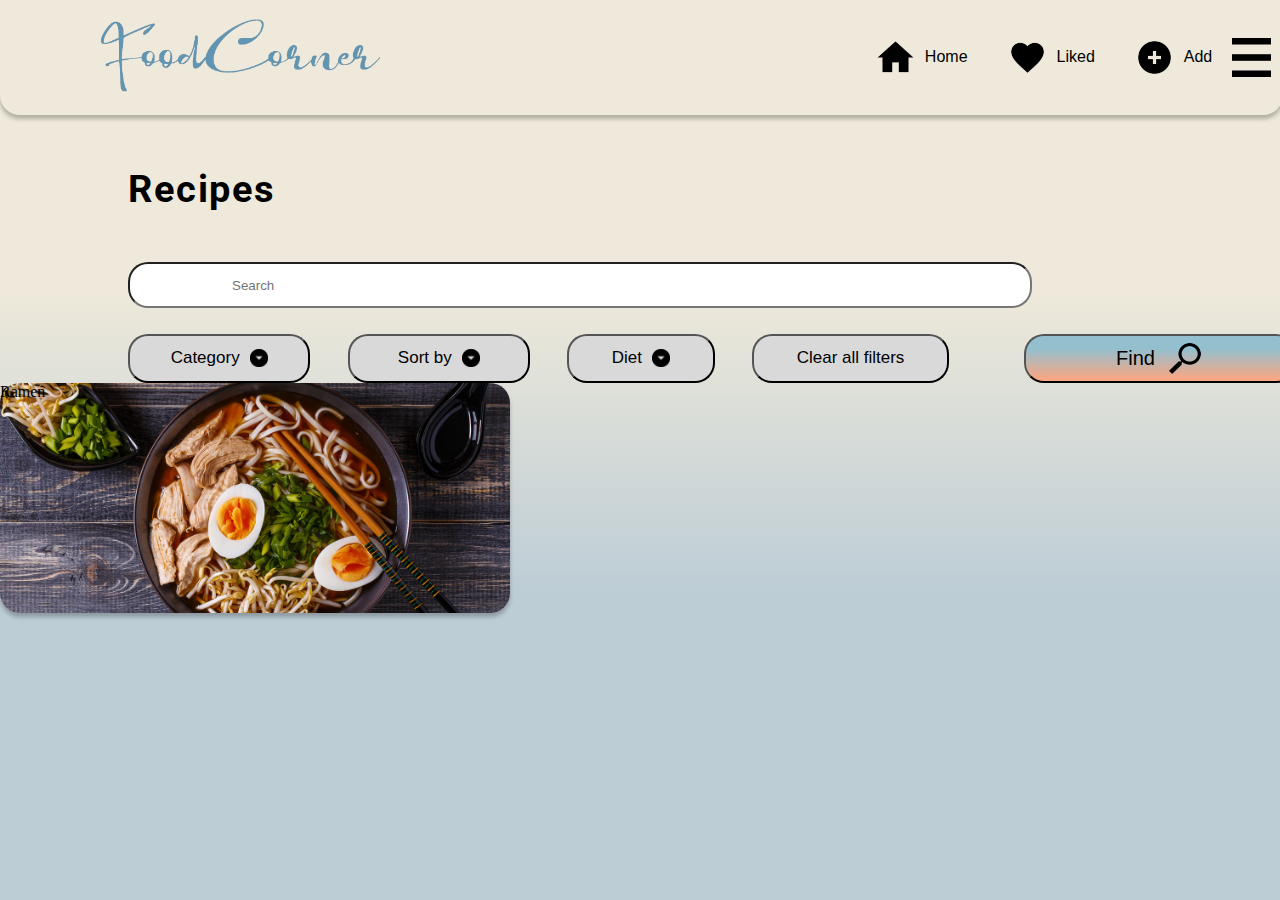
==== index.html @ 2b46c634 "Add placeholder version of index styled with css, add .gitignore and .dockerignore" ====
<!DOCTYPE html>
<html>

<head>
    <link rel="stylesheet" type="text/css" href="./styles/style.css">
    <link rel="preconnect" href="https://fonts.googleapis.com">
    <link rel="preconnect" href="https://fonts.gstatic.com" crossorigin>
    <link href="https://fonts.googleapis.com/css2?family=Libre+Baskerville&family=Roboto:wght@300;400&display=swap"
        rel="stylesheet">
</head>

<body>
    <div class="overlap">
        <div class="taskbar">
            <img class="screenshot-from" alt="Screenshot from" src="./assets/icons/food_corner.png">
            <div class="spacer"></div>
            <div class="home">
                <img class="icon" alt="Home" src="./assets/icons/home.png">
                <p class="text">Home</p>
            </div>
            <div class="liked">
                <img class="icon" alt="Liked recipes" src="./assets/icons/favorite.png">
                <p class="text">Liked</p>
            </div>
            <div class="add">
                <img class="icon" alt="Add recipe" src="./assets/icons/add.png">
                <p class="text">Add</p>
            </div>
            <img class="icon" alt="Vector" src="./assets/icons/menu.png">
        </div>
        <div class="title-wrapper">
            <h1>Recipes</h1>
        </div>
        <div class="search-bar-wrapper">
            <input class="search-bar" type="text" placeholder="Search">
        </div>
        <div class="buttons-container">
            <button>
                <p class="button-text">Category</p>
                <img alt="Vector" src="./assets/icons/vector.png">
            </button>
            <div class="spacer"></div>
            <button>
                <p class="button-text">Sort by</p>
                <img alt="Vector" src="./assets/icons/vector.png">
            </button>
            <div class="spacer"></div>
            <button style="width:110px;">
                <p class="button-text">Diet</p>
                <img alt="Vector" src="./assets/icons/vector.png">
            </button>
            <div class="spacer"></div>
            <button style="width: 160px;">
                <p class="button-text">Clear all filters</p>
            </button>
            <!-- <div class="find-button">
                    <div class="text-icon">
                        <div class="button-text">Find</div>
                        <img class="button-icon" alt="Search" src="search.png">
                    </div>
                </div> -->
            <div class="spacer"></div>
            <div class="spacer"></div>
            <button class="find-button">
                Find
                <img class="button-icon" alt="Search" src="./assets/icons/search.png">
            </button>
            <div class="spacer"></div>
            <div class="spacer"></div>
            <div class="spacer"></div>
        </div>
        <div class="recipe">
            <div class="image" style="background-image: url(./images/ramen.jpg);"></div>
            <div class="recipe-text">Ramen</div>
            <img style="width: 29px;height: 29px;" src="./assets/icons/favorite.png" />
        </div>
        <!-- <div class="grid">
            <div class="grid-item">
                <img alt="Recipe" src="chicken.jpg">
            </div>
            <div class="grid-item">
                <img alt="Recipe" src="pizza.jpg">
            </div>
            <div class="grid-item">
                <img alt="Recipe" src="sushi.jpg">
            </div>
            <div class="grid-item">
                <img alt="Recipe" src="ramen.jpg">
            </div>
        </div> -->

    </div>
    </div>
</body>

</html>
---- styles/style.css ----
html {
      width: 100%;
      height: 100%;
      margin: 0;
  }

  body {
      background: linear-gradient(180deg, #EEE9DA 0%, #EEE9DA 32.4%, #BDCDD6 65.73%);
      margin: 0;
      width: 100%;
      height: 100%;
  }

  .text {
      font-family: "Roboto-Medium", Helvetica;
  }

  .taskbar {
      display: flex;
      flex-wrap: wrap;
      justify-content: space-between;
      align-items: center;
      background-color: #eee9da;
      border-radius: 0px 0px 20px 20px;
      box-shadow: 0px 4px 4px #00000040;
      height: 7rem;
      padding: 0.1%;
      width: 100%;
      position: relative;
  }

  .screenshot-from {
      height: 80px;
      left: 43px;
      object-fit: cover;
      position: absolute;
      top: 13px;
      width: 393px;
  }

  .text-wrapper {
      color: #000000;
      font-family: "Roboto-Medium", Helvetica;
      font-size: 30px;
      font-weight: 500;
      height: 44px;
      left: 867px;
      letter-spacing: 3px;
      line-height: normal;
      position: absolute;
      top: 42px;
      width: 109px;
  }

  .icon {
      height: 39px;
      width: 39px;
      margin-right: 10px;
  }

  .title-wrapper {
      color: #000000;
      font-family: "Roboto", Helvetica;
      letter-spacing: 1.5px;
      font-size: 120%;
      position: relative;
      text-align: left;
      padding-top: 2%;
      padding-bottom: 2%;
      padding-left: 10%;
  }

  .search-bar {
      background-color: #ffffff;
      border-radius: 20px;
      /* position: relative; */
      height: 2.5rem;
      width: 70%;
      left: 10%;
      right: 10%;
      display: flex;
      flex-direction: row;
  }

  .search-bar::placeholder {
      text-indent: 100px;
  }

  .search-bar-wrapper {
      position: relative;
      left: 10%;
      right: 10%;
      padding-bottom: 2%;
  }

  .grid {
      display: grid;
      grid-template-columns: repeat(2, 1fr);
      gap: 10px;
  }

  .grid-item {
      /* padding: 10px; */
      margin-left: 10%;
      margin-right: 10%;
      text-align: center;
  }

  .grid-item img {
      max-width: 100%;
      height: auto;
      display: block;
  }

  .find-button {
      background: linear-gradient(180deg, rgb(147, 191, 207) 28.12%, rgba(255, 147.16, 100.94, 0.74) 94.79%);
      display: flex;
      justify-content: center;
      font-size: 20px;
      border-radius: 20px;
      height: 49px;
      width: 235px;
      overflow: hidden;
      cursor: pointer;
      font-family: "Roboto-Medium", Helvetica;
      text-align: center;
      white-space: nowrap;
      overflow: hidden;
      text-overflow: ellipsis;
  }

  .button-icon {
      width: 39px;
      height: 39px;
      margin-left: 10px;
  }

  .buttons-container {
      display: flex;
      flex-direction: row;
      flex-wrap: wrap;
      align-items: center;
      justify-content: space-between;
      left: 10%;
      right: 10%;
      top: 100%;
      /* top: 329px; */
      position: relative;
      /* width: 100%; */
  }

  button {
      background-color: #d9d9d9;
      font-family: "Roboto-Medium", Helvetica;
      border-radius: 20px;
      font-size: 14px;
      height: 49px;
      width: 145px;
      align-items: center;
      display: flex;
      justify-content: center;
      flex-grow: 1;
  }

  button img {
      width: 18px;
      height: 18px;
      margin-left: 10px;
  }

  .button-text {
      font-size: 17px;
      text-align: center;
  }

  .recipe {
      position: relative;
      display: flex;
      flex-direction: column;
      justify-content: space-between;
      width: 512px;
      height: 275px;
  }

  .recipe .image {
      position: absolute;
      width: 510px;
      height: 230px;
      border-radius: 20px;
      box-shadow: 0px 4px 4px #00000040;
      background-size: cover;
      background-position: 50% 50%;
  }

  .recipe .recipe-text {
      position: absolute;
  }

  .home,
  .liked,
  .add,
  .text-icon {
      display: flex;
      align-items: center;
      justify-content: space-between;
      margin: 10px;
      padding: 10px;
  }

  .spacer {
      flex-grow: 1;
  }
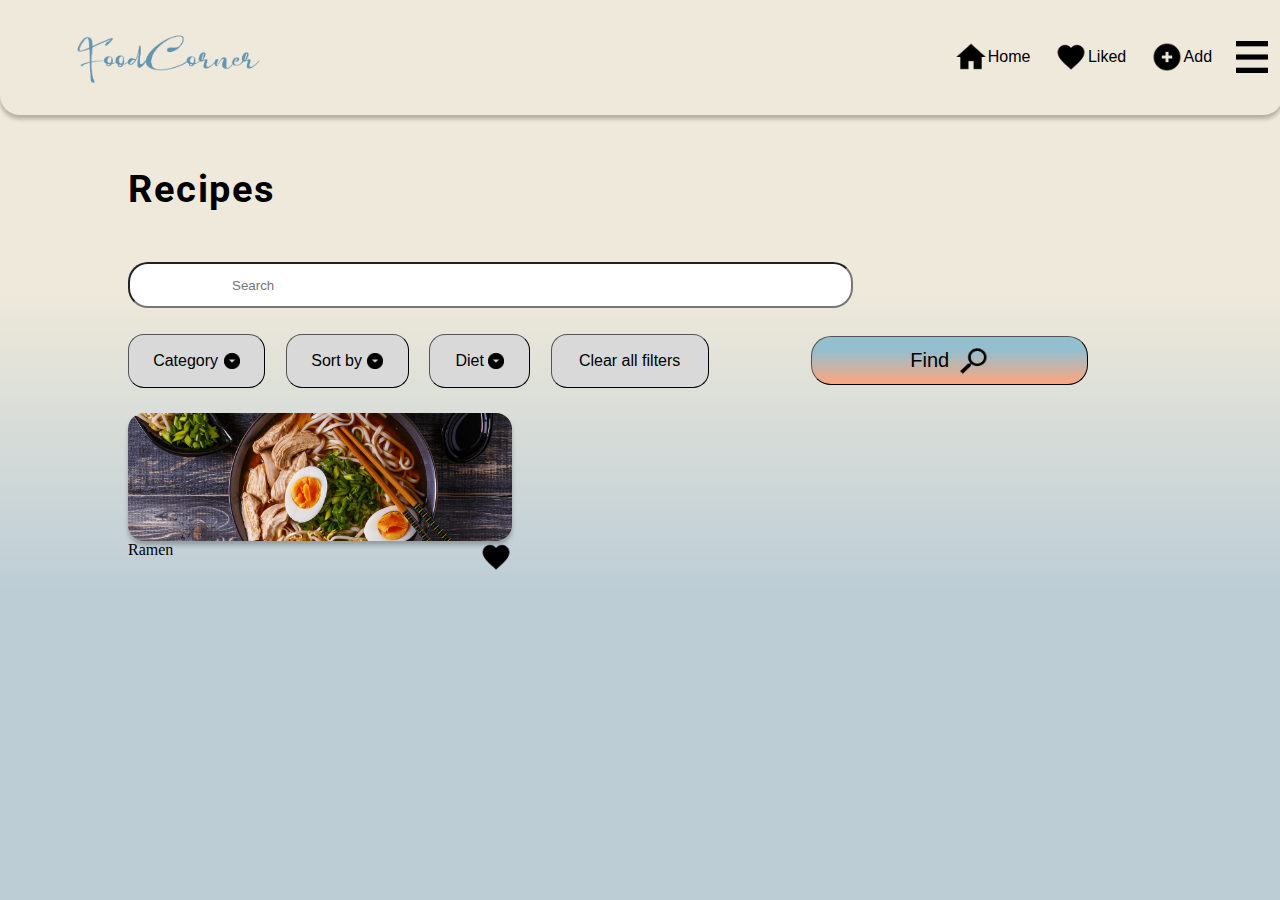
==== commit 8bb01884: "Modify login page and add flex container to the home webpage" ====
--- a/index.html
+++ b/index.html
@@ -14,66 +14,67 @@
         <div class="taskbar">
             <img class="screenshot-from" alt="Screenshot from" src="./assets/icons/food_corner.png">
             <div class="spacer"></div>
-            <div class="home">
+            <div class="taskbar-text-icon">
                 <img class="icon" alt="Home" src="./assets/icons/home.png">
                 <p class="text">Home</p>
             </div>
-            <div class="liked">
+            <div class="taskbar-text-icon">
                 <img class="icon" alt="Liked recipes" src="./assets/icons/favorite.png">
                 <p class="text">Liked</p>
             </div>
-            <div class="add">
+            <div class="taskbar-text-icon">
                 <img class="icon" alt="Add recipe" src="./assets/icons/add.png">
                 <p class="text">Add</p>
             </div>
             <img class="icon" alt="Vector" src="./assets/icons/menu.png">
         </div>
-        <div class="title-wrapper">
-            <h1>Recipes</h1>
-        </div>
-        <div class="search-bar-wrapper">
-            <input class="search-bar" type="text" placeholder="Search">
-        </div>
-        <div class="buttons-container">
-            <button>
-                <p class="button-text">Category</p>
-                <img alt="Vector" src="./assets/icons/vector.png">
-            </button>
-            <div class="spacer"></div>
-            <button>
-                <p class="button-text">Sort by</p>
-                <img alt="Vector" src="./assets/icons/vector.png">
-            </button>
-            <div class="spacer"></div>
-            <button style="width:110px;">
-                <p class="button-text">Diet</p>
-                <img alt="Vector" src="./assets/icons/vector.png">
-            </button>
-            <div class="spacer"></div>
-            <button style="width: 160px;">
-                <p class="button-text">Clear all filters</p>
-            </button>
-            <!-- <div class="find-button">
+        <div class="content">
+
+            <div class="title-wrapper">
+                <h1>Recipes</h1>
+            </div>
+            <div class="search-bar-wrapper">
+                <input class="search-bar" type="text" placeholder="Search">
+            </div>
+            <div class="buttons-container">
+                <button>
+                    <p class="button-text">Category</p>
+                    <img alt="Vector" src="./assets/icons/vector.png">
+                </button>
+                <button>
+                    <p class="button-text">Sort by</p>
+                    <img alt="Vector" src="./assets/icons/vector.png">
+                </button>
+                <button>
+                    <p class="button-text">Diet</p>
+                    <img alt="Vector" src="./assets/icons/vector.png">
+                </button>
+                <button>
+                    <p class="button-text">Clear all filters</p>
+                </button>
+                <!-- <div class="find-button">
                     <div class="text-icon">
                         <div class="button-text">Find</div>
                         <img class="button-icon" alt="Search" src="search.png">
                     </div>
                 </div> -->
-            <div class="spacer"></div>
-            <div class="spacer"></div>
-            <button class="find-button">
-                Find
-                <img class="button-icon" alt="Search" src="./assets/icons/search.png">
-            </button>
-            <div class="spacer"></div>
-            <div class="spacer"></div>
-            <div class="spacer"></div>
+                <button class="find-button">
+                    Find
+                    <img class="button-icon" alt="Search" src="./assets/icons/search.png">
+                </button>
+                <div class="spacer"></div>
+                <div class="spacer"></div>
+                <div class="spacer"></div>
+            </div>
+            <div class="recipe">
+                <div class="image" style="background-image: url(./images/ramen.jpg);"></div>
+                <div class="recipe-text-icon">
+                    <div class="recipe-text">Ramen</div>
+                    <img class="button-icon" src="./assets/icons/favorite.png" />
+                </div>
+            </div>
         </div>
-        <div class="recipe">
-            <div class="image" style="background-image: url(./images/ramen.jpg);"></div>
-            <div class="recipe-text">Ramen</div>
-            <img style="width: 29px;height: 29px;" src="./assets/icons/favorite.png" />
-        </div>
+
         <!-- <div class="grid">
             <div class="grid-item">
                 <img alt="Recipe" src="chicken.jpg">
--- a/styles/style.css
+++ b/styles/style.css
@@ -1,212 +1,242 @@
-  html {
-      width: 100%;
-      height: 100%;
-      margin: 0;
-  }
-
-  body {
-      background: linear-gradient(180deg, #EEE9DA 0%, #EEE9DA 32.4%, #BDCDD6 65.73%);
-      margin: 0;
-      width: 100%;
-      height: 100%;
-  }
-
-  .text {
-      font-family: "Roboto-Medium", Helvetica;
-  }
-
-  .taskbar {
-      display: flex;
-      flex-wrap: wrap;
-      justify-content: space-between;
-      align-items: center;
-      background-color: #eee9da;
-      border-radius: 0px 0px 20px 20px;
-      box-shadow: 0px 4px 4px #00000040;
-      height: 7rem;
-      padding: 0.1%;
-      width: 100%;
-      position: relative;
-  }
-
-  .screenshot-from {
-      height: 80px;
-      left: 43px;
-      object-fit: cover;
-      position: absolute;
-      top: 13px;
-      width: 393px;
-  }
-
-  .text-wrapper {
-      color: #000000;
-      font-family: "Roboto-Medium", Helvetica;
-      font-size: 30px;
-      font-weight: 500;
-      height: 44px;
-      left: 867px;
-      letter-spacing: 3px;
-      line-height: normal;
-      position: absolute;
-      top: 42px;
-      width: 109px;
-  }
-
-  .icon {
-      height: 39px;
-      width: 39px;
-      margin-right: 10px;
-  }
-
-  .title-wrapper {
-      color: #000000;
-      font-family: "Roboto", Helvetica;
-      letter-spacing: 1.5px;
-      font-size: 120%;
-      position: relative;
-      text-align: left;
-      padding-top: 2%;
-      padding-bottom: 2%;
-      padding-left: 10%;
-  }
-
-  .search-bar {
-      background-color: #ffffff;
-      border-radius: 20px;
-      /* position: relative; */
-      height: 2.5rem;
-      width: 70%;
-      left: 10%;
-      right: 10%;
-      display: flex;
-      flex-direction: row;
-  }
-
-  .search-bar::placeholder {
-      text-indent: 100px;
-  }
-
-  .search-bar-wrapper {
-      position: relative;
-      left: 10%;
-      right: 10%;
-      padding-bottom: 2%;
-  }
-
-  .grid {
-      display: grid;
-      grid-template-columns: repeat(2, 1fr);
-      gap: 10px;
-  }
-
-  .grid-item {
-      /* padding: 10px; */
-      margin-left: 10%;
-      margin-right: 10%;
-      text-align: center;
-  }
-
-  .grid-item img {
-      max-width: 100%;
-      height: auto;
-      display: block;
-  }
-
-  .find-button {
-      background: linear-gradient(180deg, rgb(147, 191, 207) 28.12%, rgba(255, 147.16, 100.94, 0.74) 94.79%);
-      display: flex;
-      justify-content: center;
-      font-size: 20px;
-      border-radius: 20px;
-      height: 49px;
-      width: 235px;
-      overflow: hidden;
-      cursor: pointer;
-      font-family: "Roboto-Medium", Helvetica;
-      text-align: center;
-      white-space: nowrap;
-      overflow: hidden;
-      text-overflow: ellipsis;
-  }
-
-  .button-icon {
-      width: 39px;
-      height: 39px;
-      margin-left: 10px;
-  }
-
-  .buttons-container {
-      display: flex;
-      flex-direction: row;
-      flex-wrap: wrap;
-      align-items: center;
-      justify-content: space-between;
-      left: 10%;
-      right: 10%;
-      top: 100%;
-      /* top: 329px; */
-      position: relative;
-      /* width: 100%; */
-  }
-
-  button {
-      background-color: #d9d9d9;
-      font-family: "Roboto-Medium", Helvetica;
-      border-radius: 20px;
-      font-size: 14px;
-      height: 49px;
-      width: 145px;
-      align-items: center;
-      display: flex;
-      justify-content: center;
-      flex-grow: 1;
-  }
-
-  button img {
-      width: 18px;
-      height: 18px;
-      margin-left: 10px;
-  }
-
-  .button-text {
-      font-size: 17px;
-      text-align: center;
-  }
-
-  .recipe {
-      position: relative;
-      display: flex;
-      flex-direction: column;
-      justify-content: space-between;
-      width: 512px;
-      height: 275px;
-  }
-
-  .recipe .image {
-      position: absolute;
-      width: 510px;
-      height: 230px;
-      border-radius: 20px;
-      box-shadow: 0px 4px 4px #00000040;
-      background-size: cover;
-      background-position: 50% 50%;
-  }
-
-  .recipe .recipe-text {
-      position: absolute;
-  }
-
-  .home,
-  .liked,
-  .add,
-  .text-icon {
-      display: flex;
-      align-items: center;
-      justify-content: space-between;
-      margin: 10px;
-      padding: 10px;
-  }
-
-  .spacer {
-      flex-grow: 1;
-  }+html {
+    width: 100%;
+    height: 100%;
+    margin: 0;
+}
+
+body {
+    background: linear-gradient(180deg, #EEE9DA 0%, #EEE9DA 32.4%, #BDCDD6 65.73%);
+    margin: 0;
+    width: 100%;
+    height: 100%;
+}
+
+.text {
+    font-family: "Roboto-Medium", Helvetica;
+}
+
+.taskbar {
+    display: flex;
+    flex-wrap: wrap;
+    justify-content: space-between;
+    align-items: center;
+    background-color: #eee9da;
+    border-radius: 0px 0px 20px 20px;
+    box-shadow: 0px 4px 4px #00000040;
+    height: 7rem;
+    padding: 0.1%;
+    width: 100%;
+    position: relative;
+}
+
+.screenshot-from {
+    width: 20%;
+    height: 100%;
+    object-fit: cover;
+    padding-left: 3%;
+}
+
+.text-wrapper {
+    color: #000000;
+    font-family: "Roboto-Medium", Helvetica;
+    font-size: 30px;
+    font-weight: 500;
+    height: 44px;
+    left: 867px;
+    letter-spacing: 3px;
+    line-height: normal;
+    position: absolute;
+    top: 42px;
+    width: 109px;
+}
+
+.icon {
+    height: 2rem;
+    width: 2rem;
+    /* margin-right: 1%; */
+    padding: 1%;
+}
+
+.title-wrapper {
+    color: #000000;
+    font-family: "Roboto", Helvetica;
+    letter-spacing: 1.5px;
+    font-size: 120%;
+    /* position: relative; */
+    text-align: left;
+    padding-top: 2%;
+    padding-bottom: 2%;
+    padding-left: 10%;
+    padding-right: 10%;
+    width: 80%;
+}
+
+.search-bar {
+    background-color: #ffffff;
+    border-radius: 20px;
+    /* position: relative; */
+    height: 2.5rem;
+    width: 70%;
+    left: 10%;
+    right: 10%;
+    display: flex;
+    flex-direction: row;
+}
+
+.search-bar::placeholder {
+    text-indent: 100px;
+}
+
+.search-bar-wrapper {
+    position: relative;
+    width: 80%;
+    left: 10%;
+    padding-bottom: 2%;
+}
+
+.grid {
+    display: grid;
+    grid-template-columns: repeat(2, 1fr);
+    gap: 10px;
+}
+
+.grid-item {
+    /* padding: 10px; */
+    margin-left: 10%;
+    margin-right: 10%;
+    text-align: center;
+}
+
+.grid-item img {
+    max-width: 100%;
+    height: auto;
+    display: block;
+}
+
+.find-button {
+    background: linear-gradient(180deg, rgb(147, 191, 207) 28.12%, rgba(255, 147.16, 100.94, 0.74) 94.79%);
+    display: flex;
+    justify-content: center;
+    font-size: 20px;
+    border-radius: 20px;
+    height: 49px;
+    width: 235px;
+    overflow: hidden;
+    cursor: pointer;
+    font-family: "Roboto-Medium", Helvetica;
+    text-align: center;
+    white-space: nowrap;
+    overflow: hidden;
+    text-overflow: ellipsis;
+}
+
+.button-icon {
+    width: 2rem;
+    height: 2rem;
+    margin-left: 3%;
+}
+
+.buttons-container {
+    width: 80%;
+    display: flex;
+    flex-direction: row;
+    align-items: center;
+    justify-content: space-between;
+    margin-bottom: 2%;
+    left: 10%;
+    position: relative;
+}
+
+button {
+    background-color: #d9d9d9;
+    font-family: "Roboto-Medium", Helvetica;
+    border-radius: 1rem;
+    border-color: #000000;
+    border-width: 1px;
+    font-size: 1rem;
+    align-items: center;
+    display: flex;
+    justify-content: center;
+    flex-grow: 2;
+    transition: transform 0.2s ease-in-out;
+}
+
+button:active {
+    transform: scale(0.95);
+}
+
+button img {
+    width: 1rem;
+    height: 1rem;
+    margin-left: 5%;
+}
+
+.button-text {
+    font-size: 1rem;
+    text-align: center;
+}
+
+button + button {
+    margin-left: 2%;
+}
+
+button + .find-button {
+    margin-left: 10%;
+}
+
+.recipe {
+    position: relative;
+    display: flex;
+    flex-direction: column;
+    justify-content: space-between;
+    width: 30%;
+    height: 10rem;
+    left: 10%;
+    transition: transform 0.15s ease-in-out;
+}
+.recipe:active {
+    transform: scale(0.95);
+}
+
+.recipe .image {
+    width: 100%;
+    height: 100%;
+    border-radius: 1rem;
+    box-shadow: 0px 4px 4px #00000040;
+    background-size: cover;
+    background-position: 50% 50%;
+}
+
+
+.recipe-text {
+    position: relative;
+    top: 50%;
+    transform: translateY(-50%);
+}
+
+.recipe-text-icon {
+    display: flex;
+    flex-direction: row;
+    justify-content: space-between;
+}
+
+.taskbar-text-icon {
+    display: flex;
+    align-items: center;
+    justify-content: space-between;
+    padding: 1%;
+    transition: transform 0.2s ease-in-out;
+    cursor: pointer;
+}
+.taskbar-text-icon:active {
+    transform: scale(0.9);
+}
+
+.content {
+    display: flex;
+    flex-direction: column;
+}
+
+.spacer {
+    flex-grow: 1;
+}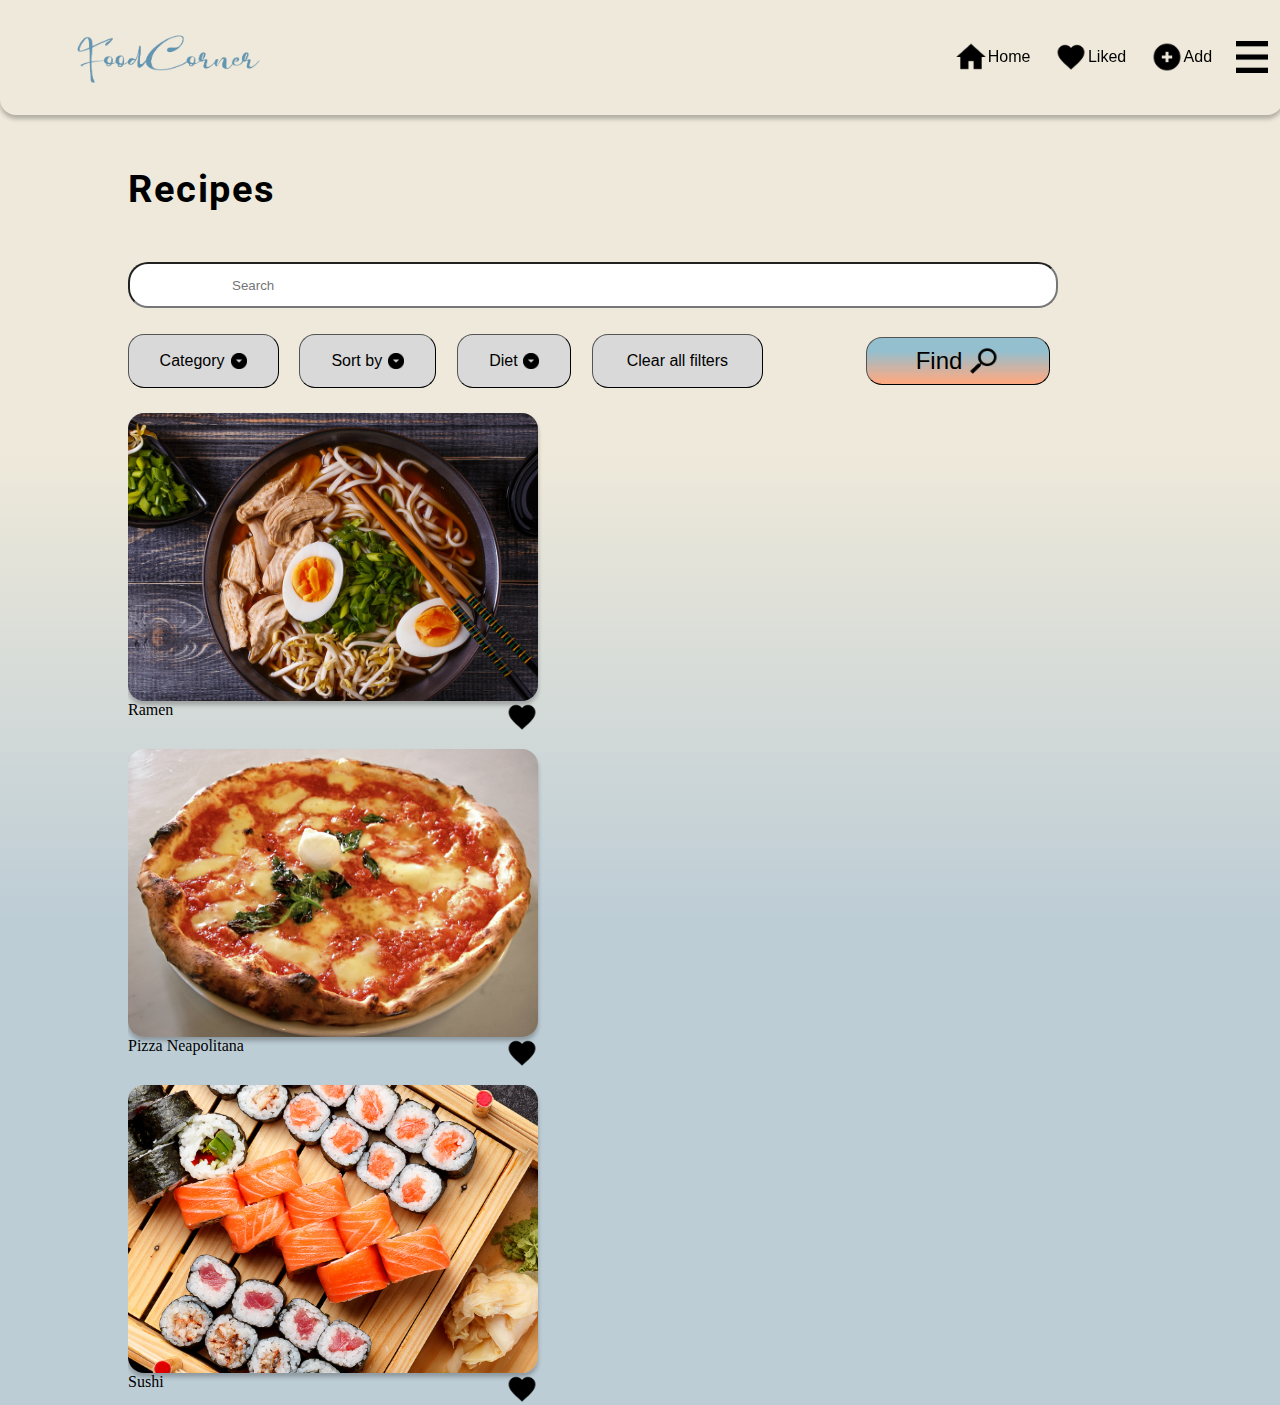
==== commit beb73866: "Add sticky taskbar, add recipes, create placeholder grid for the recipes" ====
--- a/index.html
+++ b/index.html
@@ -62,33 +62,31 @@
                     Find
                     <img class="button-icon" alt="Search" src="./assets/icons/search.png">
                 </button>
-                <div class="spacer"></div>
-                <div class="spacer"></div>
-                <div class="spacer"></div>
             </div>
-            <div class="recipe">
-                <div class="image" style="background-image: url(./images/ramen.jpg);"></div>
-                <div class="recipe-text-icon">
-                    <div class="recipe-text">Ramen</div>
-                    <img class="button-icon" src="./assets/icons/favorite.png" />
+            <div class="recipes-container">
+                <div class="recipe">
+                    <div class="image" style="background-image: url(./images/ramen.jpg);"></div>
+                    <div class="recipe-text-icon">
+                        <div class="recipe-text">Ramen</div>
+                        <img class="button-icon" src="./assets/icons/favorite.png" />
+                    </div>
+                </div>
+                <div class="recipe">
+                    <div class="image" style="background-image: url(./images/pizza.jpg);"></div>
+                    <div class="recipe-text-icon">
+                        <div class="recipe-text">Pizza Neapolitana</div>
+                        <img class="button-icon" src="./assets/icons/favorite.png" />
+                    </div>
+                </div>
+                <div class="recipe">
+                    <div class="image" style="background-image: url(./images/sushi.jpg);"></div>
+                    <div class="recipe-text-icon">
+                        <div class="recipe-text">Sushi</div>
+                        <img class="button-icon" src="./assets/icons/favorite.png" />
+                    </div>
                 </div>
             </div>
         </div>
-
-        <!-- <div class="grid">
-            <div class="grid-item">
-                <img alt="Recipe" src="chicken.jpg">
-            </div>
-            <div class="grid-item">
-                <img alt="Recipe" src="pizza.jpg">
-            </div>
-            <div class="grid-item">
-                <img alt="Recipe" src="sushi.jpg">
-            </div>
-            <div class="grid-item">
-                <img alt="Recipe" src="ramen.jpg">
-            </div>
-        </div> -->
 
     </div>
     </div>
--- a/styles/style.css
+++ b/styles/style.css
@@ -1,6 +1,7 @@
 html {
     width: 100%;
-    height: 100%;
+    height: auto;
+    min-height: 100%;
     margin: 0;
 }
 
@@ -21,12 +22,16 @@
     justify-content: space-between;
     align-items: center;
     background-color: #eee9da;
-    border-radius: 0px 0px 20px 20px;
+    border-radius: 0px 0px 1rem 1rem;
     box-shadow: 0px 4px 4px #00000040;
     height: 7rem;
     padding: 0.1%;
     width: 100%;
-    position: relative;
+    white-space: nowrap;
+    overflow: hidden;
+    position: sticky;
+    top: 0;
+    z-index: 999;
 }
 
 .screenshot-from {
@@ -53,7 +58,6 @@
 .icon {
     height: 2rem;
     width: 2rem;
-    /* margin-right: 1%; */
     padding: 1%;
 }
 
@@ -62,7 +66,6 @@
     font-family: "Roboto", Helvetica;
     letter-spacing: 1.5px;
     font-size: 120%;
-    /* position: relative; */
     text-align: left;
     padding-top: 2%;
     padding-bottom: 2%;
@@ -74,9 +77,8 @@
 .search-bar {
     background-color: #ffffff;
     border-radius: 20px;
-    /* position: relative; */
     height: 2.5rem;
-    width: 70%;
+    width: 90%;
     left: 10%;
     right: 10%;
     display: flex;
@@ -94,38 +96,18 @@
     padding-bottom: 2%;
 }
 
-.grid {
-    display: grid;
-    grid-template-columns: repeat(2, 1fr);
-    gap: 10px;
-}
-
-.grid-item {
-    /* padding: 10px; */
-    margin-left: 10%;
-    margin-right: 10%;
-    text-align: center;
-}
-
-.grid-item img {
-    max-width: 100%;
-    height: auto;
-    display: block;
-}
-
 .find-button {
     background: linear-gradient(180deg, rgb(147, 191, 207) 28.12%, rgba(255, 147.16, 100.94, 0.74) 94.79%);
     display: flex;
     justify-content: center;
-    font-size: 20px;
-    border-radius: 20px;
-    height: 49px;
-    width: 235px;
+    font-size: 1.5rem;
+    border-radius: 1rem;
+    height: 3rem;
+    width: 8rem;
+    margin-right: 10%;
     overflow: hidden;
     cursor: pointer;
     font-family: "Roboto-Medium", Helvetica;
-    text-align: center;
-    white-space: nowrap;
     overflow: hidden;
     text-overflow: ellipsis;
 }
@@ -140,6 +122,7 @@
     width: 80%;
     display: flex;
     flex-direction: row;
+    flex-wrap: wrap;
     align-items: center;
     justify-content: space-between;
     margin-bottom: 2%;
@@ -155,6 +138,8 @@
     border-width: 1px;
     font-size: 1rem;
     align-items: center;
+    overflow: hidden;
+    white-space: nowrap;
     display: flex;
     justify-content: center;
     flex-grow: 2;
@@ -185,17 +170,35 @@
 }
 
 .recipe {
-    position: relative;
     display: flex;
     flex-direction: column;
-    justify-content: space-between;
-    width: 30%;
-    height: 10rem;
-    left: 10%;
+    /* justify-content: space-between; */
+    height: 20rem;
+    width: 40%;
     transition: transform 0.15s ease-in-out;
 }
 .recipe:active {
     transform: scale(0.95);
+}
+
+.recipes-container {
+    position: relative;
+    display: grid;
+    /* grid-template-columns: minmax(100rem, 50%) minmax(80%, 50%);
+     */
+    grid-template-columns: repeat(auto-fill, minmax(50rem, 4fr));
+    grid-template-rows: auto;
+    /* justify-content:space-between; */
+    gap: 1rem;
+    overflow: hidden;
+    width: 80%;
+    left: 10%;
+}
+
+@media (max-width: 1024px) {
+    .recipes-container {
+        grid-template-columns: repeat(1, 1fr);
+    }
 }
 
 .recipe .image {
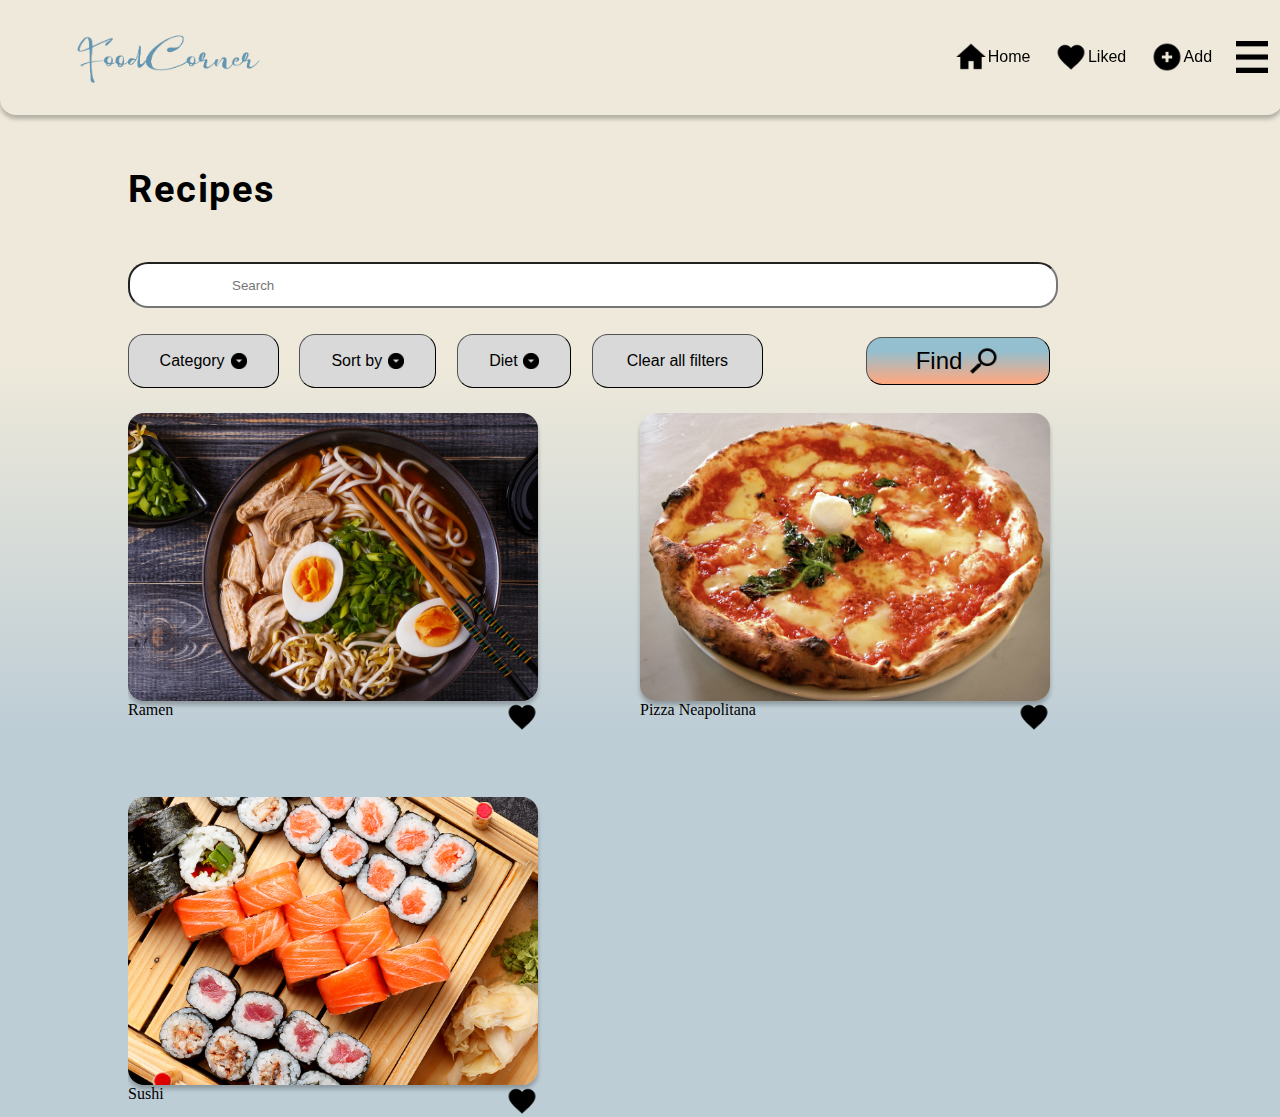
==== commit af75b5b6: "Fix grid, add routing" ====
--- a/index.html
+++ b/index.html
@@ -7,6 +7,7 @@
     <link rel="preconnect" href="https://fonts.gstatic.com" crossorigin>
     <link href="https://fonts.googleapis.com/css2?family=Libre+Baskerville&family=Roboto:wght@300;400&display=swap"
         rel="stylesheet">
+    <title>Recipes</title>
 </head>
 
 <body>
--- a/styles/style.css
+++ b/styles/style.css
@@ -172,9 +172,8 @@
 .recipe {
     display: flex;
     flex-direction: column;
-    /* justify-content: space-between; */
     height: 20rem;
-    width: 40%;
+    width: 80%;
     transition: transform 0.15s ease-in-out;
 }
 .recipe:active {
@@ -184,12 +183,8 @@
 .recipes-container {
     position: relative;
     display: grid;
-    /* grid-template-columns: minmax(100rem, 50%) minmax(80%, 50%);
-     */
-    grid-template-columns: repeat(auto-fill, minmax(50rem, 4fr));
-    grid-template-rows: auto;
-    /* justify-content:space-between; */
-    gap: 1rem;
+    grid-template-columns: repeat(2, 0.5fr);
+    row-gap: 4rem;
     overflow: hidden;
     width: 80%;
     left: 10%;
